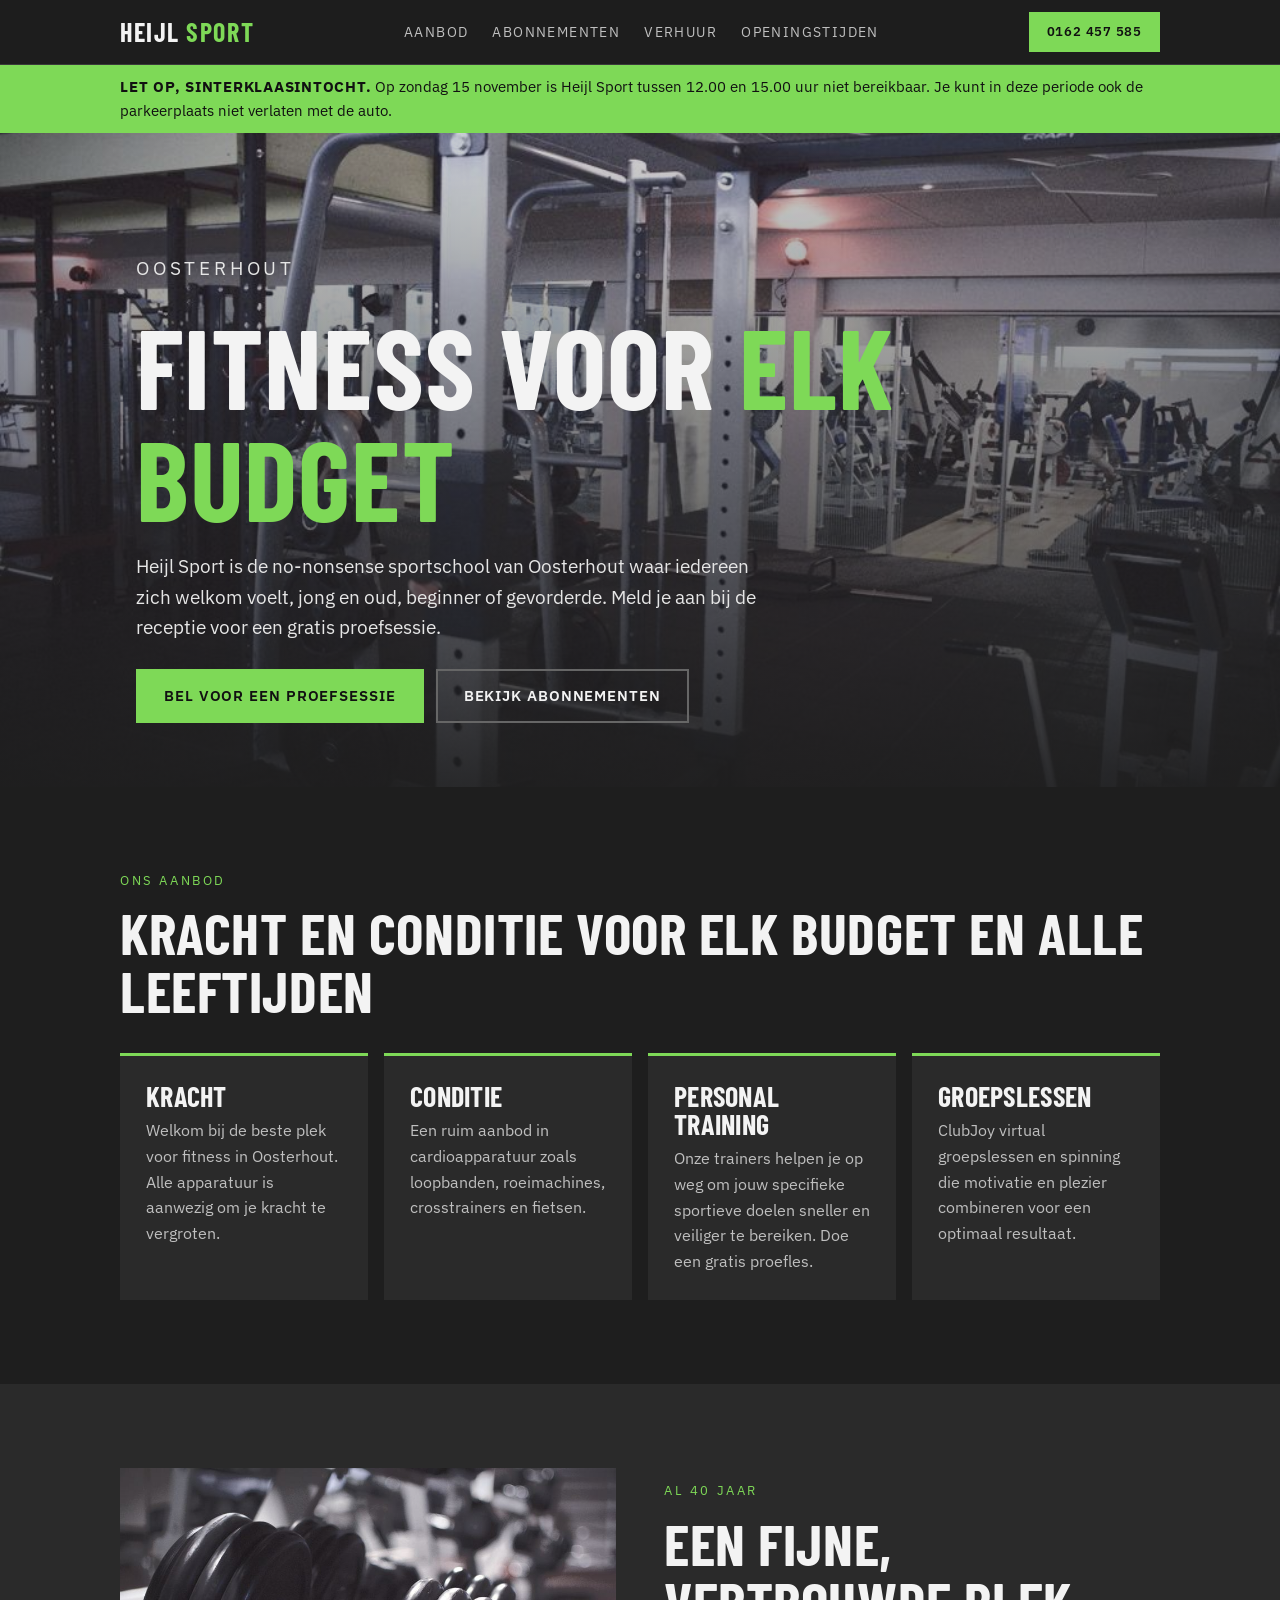
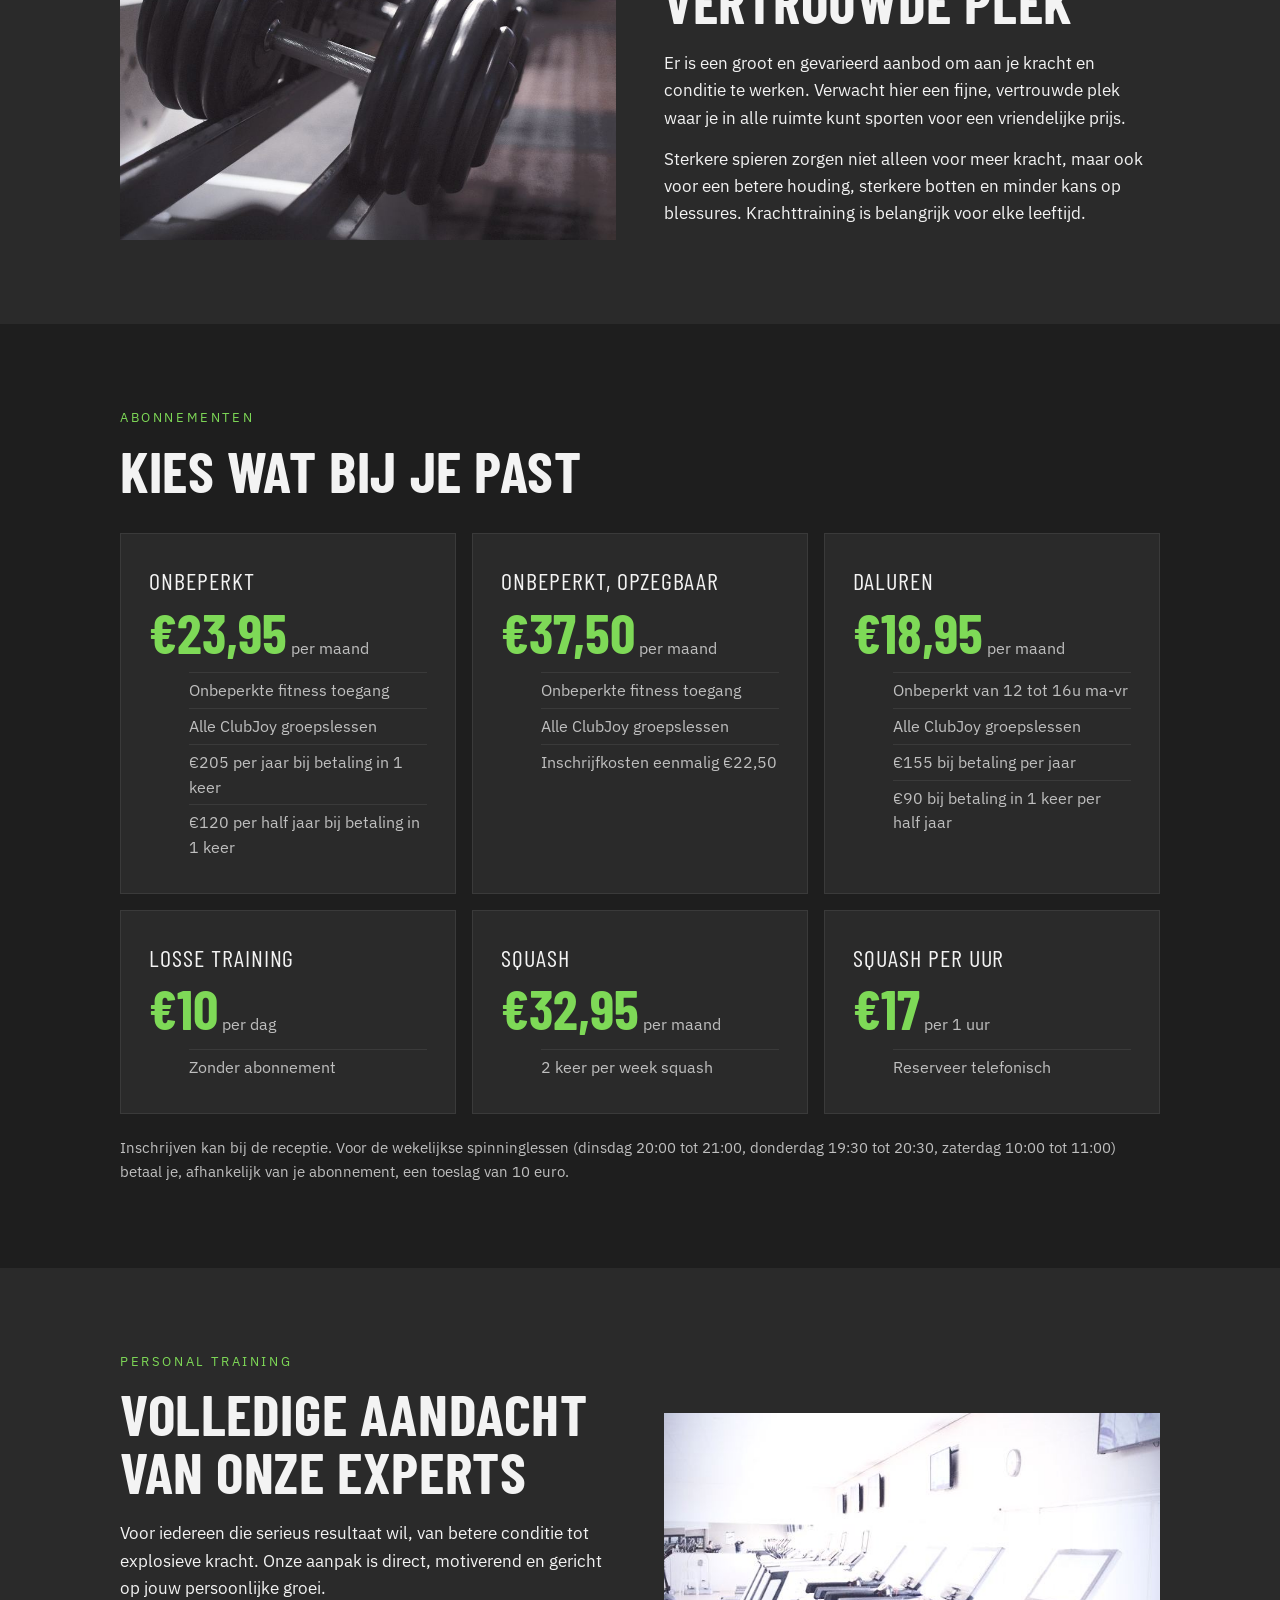
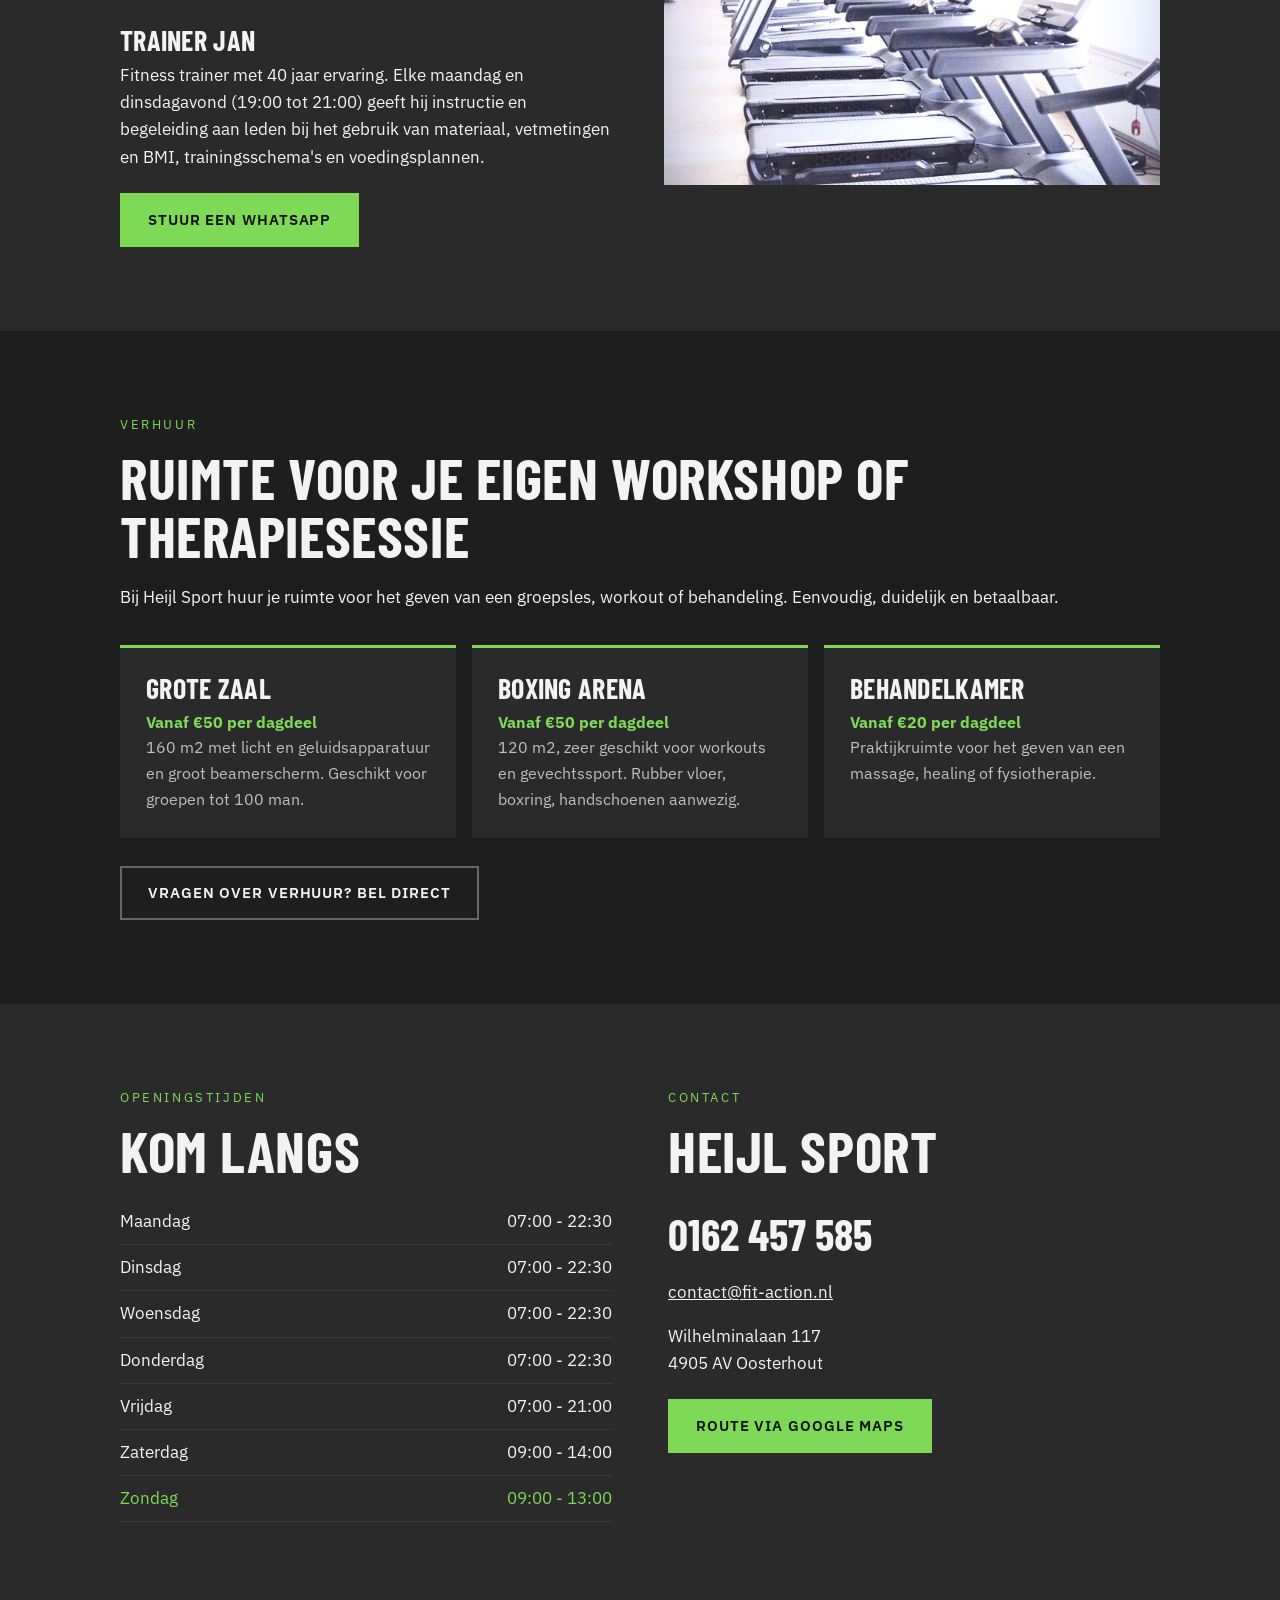
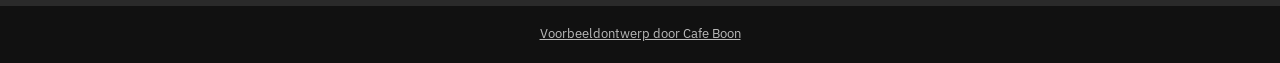
==== index.html @ a7d994ae "Voorbeeldwebsite Heijl Sport" ====
<!doctype html>
<html lang="nl">
<head>
<meta charset="utf-8">
<meta name="viewport" content="width=device-width,initial-scale=1">
<title>Heijl Sport Oosterhout | Fitness voor elk budget</title>
<meta name="description" content="Heijl Sport is de no-nonsense sportschool van Oosterhout. Al 40 jaar fitness voor elk budget en alle leeftijden. Bekijk abonnementen, openingstijden en meld je aan voor een gratis proefsessie.">
<meta name="robots" content="noindex">
<link rel="icon" type="image/svg+xml" href="images/favicon.svg">
<meta property="og:title" content="Heijl Sport Oosterhout">
<meta property="og:description" content="Al 40 jaar fitness voor elk budget.">
<meta property="og:image" content="https://heijlsport.cafeboon.com/images/gym.jpg">
<meta property="og:type" content="website">
<link rel="preconnect" href="https://fonts.googleapis.com"><link rel="preconnect" href="https://fonts.gstatic.com" crossorigin>
<link href="https://fonts.googleapis.com/css2?family=Barlow+Condensed:wght@700&family=IBM+Plex+Sans:wght@400;600&display=swap" rel="stylesheet">
<link rel="stylesheet" href="style.css">
</head>
<body>
<header><div class="wrap">
<a class="logo" href="#">HEIJL <b>SPORT</b></a>
<nav><a href="#aanbod">Aanbod</a><a href="#abonnementen">Abonnementen</a><a href="#verhuur">Verhuur</a><a href="#contact">Openingstijden</a></nav>
<a class="btn" href="tel:0162457585" style="padding:8px 16px;font-size:13px">0162 457 585</a>
</div></header>

<div class="alert"><div class="wrap"><b>Let op, Sinterklaasintocht.</b> Op zondag 15 november is Heijl Sport tussen 12.00 en 15.00 uur niet bereikbaar. Je kunt in deze periode ook de parkeerplaats niet verlaten met de auto.</div></div>

<div class="hero"><div class="wrap">
<p class="k">Oosterhout</p>
<h1>Fitness voor <em>elk budget</em></h1>
<p>Heijl Sport is de no-nonsense sportschool van Oosterhout waar iedereen zich welkom voelt, jong en oud, beginner of gevorderde. Meld je aan bij de receptie voor een gratis proefsessie.</p>
<div class="cta"><a class="btn" href="tel:0162457585">Bel voor een proefsessie</a><a class="btn o" href="#abonnementen">Bekijk abonnementen</a></div>
</div></div>

<section id="aanbod"><div class="wrap">
<p class="k">Ons aanbod</p>
<h2>Kracht en conditie voor elk budget en alle leeftijden</h2>
<div class="cards">
<div class="card"><h3>Kracht</h3><p>Welkom bij de beste plek voor fitness in Oosterhout. Alle apparatuur is aanwezig om je kracht te vergroten.</p></div>
<div class="card"><h3>Conditie</h3><p>Een ruim aanbod in cardioapparatuur zoals loopbanden, roeimachines, crosstrainers en fietsen.</p></div>
<div class="card"><h3>Personal training</h3><p>Onze trainers helpen je op weg om jouw specifieke sportieve doelen sneller en veiliger te bereiken. Doe een gratis proefles.</p></div>
<div class="card"><h3>Groepslessen</h3><p>ClubJoy virtual groepslessen en spinning die motivatie en plezier combineren voor een optimaal resultaat.</p></div>
</div></div></section>

<section class="alt"><div class="wrap split">
<img src="images/kracht.jpg" alt="Dumbbells bij Heijl Sport" loading="lazy">
<div>
<p class="k">Al 40 jaar</p>
<h2>Een fijne, vertrouwde plek</h2>
<p>Er is een groot en gevarieerd aanbod om aan je kracht en conditie te werken. Verwacht hier een fijne, vertrouwde plek waar je in alle ruimte kunt sporten voor een vriendelijke prijs.</p>
<p style="margin-top:14px">Sterkere spieren zorgen niet alleen voor meer kracht, maar ook voor een betere houding, sterkere botten en minder kans op blessures. Krachttraining is belangrijk voor elke leeftijd.</p>
</div></div></section>

<section id="abonnementen"><div class="wrap">
<p class="k">Abonnementen</p>
<h2>Kies wat bij je past</h2>
<div class="plans">
<div class="plan"><span class="n">Onbeperkt</span><span class="pr">€23,95<small> per maand</small></span><ul><li>Onbeperkte fitness toegang</li><li>Alle ClubJoy groepslessen</li><li>€205 per jaar bij betaling in 1 keer</li><li>€120 per half jaar bij betaling in 1 keer</li></ul></div>
<div class="plan"><span class="n">Onbeperkt, opzegbaar</span><span class="pr">€37,50<small> per maand</small></span><ul><li>Onbeperkte fitness toegang</li><li>Alle ClubJoy groepslessen</li><li>Inschrijfkosten eenmalig €22,50</li></ul></div>
<div class="plan"><span class="n">Daluren</span><span class="pr">€18,95<small> per maand</small></span><ul><li>Onbeperkt van 12 tot 16u ma-vr</li><li>Alle ClubJoy groepslessen</li><li>€155 bij betaling per jaar</li><li>€90 bij betaling in 1 keer per half jaar</li></ul></div>
<div class="plan"><span class="n">Losse training</span><span class="pr">€10<small> per dag</small></span><ul><li>Zonder abonnement</li></ul></div>
<div class="plan"><span class="n">Squash</span><span class="pr">€32,95<small> per maand</small></span><ul><li>2 keer per week squash</li></ul></div>
<div class="plan"><span class="n">Squash per uur</span><span class="pr">€17<small> per 1 uur</small></span><ul><li>Reserveer telefonisch</li></ul></div>
</div>
<p class="fine">Inschrijven kan bij de receptie. Voor de wekelijkse spinninglessen (dinsdag 20:00 tot 21:00, donderdag 19:30 tot 20:30, zaterdag 10:00 tot 11:00) betaal je, afhankelijk van je abonnement, een toeslag van 10 euro.</p>
</div></section>

<section class="alt"><div class="wrap split">
<div>
<p class="k">Personal training</p>
<h2>Volledige aandacht van onze experts</h2>
<p>Voor iedereen die serieus resultaat wil, van betere conditie tot explosieve kracht. Onze aanpak is direct, motiverend en gericht op jouw persoonlijke groei.</p>
<h3 style="margin-top:24px">Trainer Jan</h3>
<p>Fitness trainer met 40 jaar ervaring. Elke maandag en dinsdagavond (19:00 tot 21:00) geeft hij instructie en begeleiding aan leden bij het gebruik van materiaal, vetmetingen en BMI, trainingsschema's en voedingsplannen.</p>
<div class="cta" style="margin-top:22px"><a class="btn" href="https://api.whatsapp.com/send?phone=31650869866" target="_blank" rel="noopener">Stuur een WhatsApp</a></div>
</div>
<img src="images/cardio.jpg" alt="Cardioapparatuur bij Heijl Sport" loading="lazy">
</div></section>

<section id="verhuur"><div class="wrap">
<p class="k">Verhuur</p>
<h2>Ruimte voor je eigen workshop of therapiesessie</h2>
<p>Bij Heijl Sport huur je ruimte voor het geven van een groepsles, workout of behandeling. Eenvoudig, duidelijk en betaalbaar.</p>
<div class="cards" style="grid-template-columns:repeat(3,1fr)">
<div class="card"><h3>Grote zaal</h3><p><b style="color:var(--g)">Vanaf €50 per dagdeel</b><br>160 m2 met licht en geluidsapparatuur en groot beamerscherm. Geschikt voor groepen tot 100 man.</p></div>
<div class="card"><h3>Boxing arena</h3><p><b style="color:var(--g)">Vanaf €50 per dagdeel</b><br>120 m2, zeer geschikt voor workouts en gevechtssport. Rubber vloer, boxring, handschoenen aanwezig.</p></div>
<div class="card"><h3>Behandelkamer</h3><p><b style="color:var(--g)">Vanaf €20 per dagdeel</b><br>Praktijkruimte voor het geven van een massage, healing of fysiotherapie.</p></div>
</div>
<div class="cta" style="margin-top:28px"><a class="btn o" href="tel:0162457585">Vragen over verhuur? Bel direct</a></div>
</div></section>

<section class="alt" id="contact"><div class="wrap cgrid">
<div>
<p class="k">Openingstijden</p>
<h2>Kom langs</h2>
<table class="hours" id="hours">
<tr data-d="1"><td>Maandag</td><td>07:00 - 22:30</td></tr>
<tr data-d="2"><td>Dinsdag</td><td>07:00 - 22:30</td></tr>
<tr data-d="3"><td>Woensdag</td><td>07:00 - 22:30</td></tr>
<tr data-d="4"><td>Donderdag</td><td>07:00 - 22:30</td></tr>
<tr data-d="5"><td>Vrijdag</td><td>07:00 - 21:00</td></tr>
<tr data-d="6"><td>Zaterdag</td><td>09:00 - 14:00</td></tr>
<tr data-d="0"><td>Zondag</td><td>09:00 - 13:00</td></tr>
</table>
</div>
<div>
<p class="k">Contact</p>
<h2>Heijl Sport</h2>
<a class="big" href="tel:0162457585">0162 457 585</a>
<p><a href="mailto:contact@fit-action.nl">contact@fit-action.nl</a></p>
<p style="margin:16px 0 22px">Wilhelminalaan 117<br>4905 AV Oosterhout</p>
<a class="btn" href="https://www.google.com/maps/dir/?api=1&destination=Wilhelminalaan+117+4905+AV+Oosterhout" target="_blank" rel="noopener">Route via Google Maps</a>
</div></div></section>

<footer><a href="https://cafeboon.com" target="_blank" rel="noopener">Voorbeeldontwerp door Cafe Boon</a></footer>
<div class="callbar"><a href="tel:0162457585">Bel ons</a><a href="https://www.google.com/maps/dir/?api=1&destination=Wilhelminalaan+117+4905+AV+Oosterhout">Route</a></div>
<script>var d=new Date().getDay(),r=document.querySelector('#hours tr[data-d="'+d+'"]');if(r)r.className='today';</script>
</body></html>
---- style.css ----
:root{--bg:#1e1e1e;--bg2:#2a2a2a;--bg3:#353535;--g:#7ed957;--t:#f3f3f3;--mut:#bfbfbf}
*{box-sizing:border-box;margin:0}
html{scroll-behavior:smooth}
body{font-family:"IBM Plex Sans",system-ui,sans-serif;background:var(--bg);color:var(--t);line-height:1.6;font-size:17px}
a{color:inherit}
.wrap{max-width:1080px;margin:0 auto;padding:0 20px}
h1,h2,h3{font-family:"Barlow Condensed","IBM Plex Sans",sans-serif;text-transform:uppercase;font-weight:700;line-height:1;letter-spacing:.01em}
header{position:sticky;top:0;z-index:10;background:rgba(30,30,30,.95);backdrop-filter:blur(8px);border-bottom:1px solid #3a3a3a}
header .wrap{display:flex;align-items:center;justify-content:space-between;height:64px}
.logo{font-family:"Barlow Condensed",sans-serif;font-weight:700;font-size:26px;letter-spacing:.06em;text-decoration:none}
.logo b{color:var(--g)}
nav{display:flex;gap:24px;font-size:14px;letter-spacing:.1em;text-transform:uppercase}
nav a{text-decoration:none;color:var(--mut)}nav a:hover{color:var(--g)}
.btn{display:inline-block;background:var(--g);color:#111;text-decoration:none;padding:13px 26px;font-weight:600;font-size:15px;letter-spacing:.06em;text-transform:uppercase;border:2px solid var(--g)}
.btn:hover{background:transparent;color:var(--g)}
.btn.o{background:transparent;color:var(--t);border-color:#666}.btn.o:hover{border-color:var(--g);color:var(--g)}
.hero{position:relative;min-height:620px;display:flex;align-items:flex-end;background:linear-gradient(180deg,rgba(30,30,30,.2),rgba(30,30,30,.92)),url(images/gym.jpg) center/cover}
.hero .wrap{padding-bottom:64px;padding-top:120px}
.hero h1{font-size:clamp(52px,9vw,112px);max-width:9em;margin-bottom:18px}
.hero h1 em{color:var(--g);font-style:normal}
.hero p{max-width:34em;font-size:19px;color:#e6e6e6;margin-bottom:26px}
.cta{display:flex;gap:12px;flex-wrap:wrap}
.alert{background:var(--g);color:#111;font-size:15px;padding:10px 0}
.alert b{text-transform:uppercase;letter-spacing:.05em}
section{padding:84px 0}
.k{color:var(--g);font-size:13px;letter-spacing:.2em;text-transform:uppercase;margin-bottom:12px}
h2{font-size:clamp(36px,5vw,58px);margin-bottom:20px}
h3{font-size:28px;margin-bottom:8px}
.cards{display:grid;grid-template-columns:repeat(4,1fr);gap:16px;margin-top:34px}
.card{background:var(--bg2);padding:26px;border-top:3px solid var(--g)}
.card p{color:var(--mut);font-size:16px}
.split{display:grid;grid-template-columns:1fr 1fr;gap:48px;align-items:center}
.split img{width:100%;display:block;aspect-ratio:4/3;object-fit:cover}
.alt{background:var(--bg2)}
.plans{display:grid;grid-template-columns:repeat(3,1fr);gap:16px;margin-top:34px}
.plan{background:var(--bg2);padding:28px;display:flex;flex-direction:column;border:1px solid #3a3a3a}
.alt .plan{background:var(--bg)}
.plan .n{font-family:"Barlow Condensed",sans-serif;text-transform:uppercase;font-size:24px;letter-spacing:.04em}
.plan .pr{font-family:"Barlow Condensed",sans-serif;font-size:56px;font-weight:700;color:var(--g);line-height:1.1}
.plan .pr small{font-size:16px;color:var(--mut);font-family:"IBM Plex Sans",sans-serif;font-weight:400}
.plan ul{list-style:none;color:var(--mut);font-size:15.5px;margin-top:10px}
.plan li{padding:5px 0;border-top:1px solid #3a3a3a}
.fine{color:var(--mut);font-size:15px;margin-top:22px}
.hours{width:100%;border-collapse:collapse;margin-top:8px}
.hours td{padding:9px 0;border-bottom:1px solid #3a3a3a}
.hours td:last-child{text-align:right;font-variant-numeric:tabular-nums}
.hours tr.today td{color:var(--g)}
.cgrid{display:grid;grid-template-columns:1fr 1fr;gap:56px}
.big{font-family:"Barlow Condensed",sans-serif;font-size:44px;font-weight:700;text-decoration:none;display:block;margin:4px 0 10px}
footer{background:#111;color:#8b8b8b;font-size:13px;text-align:center;padding:18px}
footer a{color:#bbb}
.callbar{display:none}
@media(max-width:860px){
 nav{display:none}.cards{grid-template-columns:1fr 1fr}.plans{grid-template-columns:1fr}.split,.cgrid{grid-template-columns:1fr;gap:28px}
 section{padding:56px 0}.hero{min-height:520px}
 .callbar{display:flex;position:fixed;bottom:0;left:0;right:0;z-index:20}
 .callbar a{flex:1;text-align:center;padding:14px;text-decoration:none;background:#111;color:#fff;font-size:15px;font-weight:600;letter-spacing:.05em;text-transform:uppercase}
 .callbar a+a{background:var(--g);color:#111}
 body{padding-bottom:50px}
}
@media(max-width:480px){.cards{grid-template-columns:1fr}}
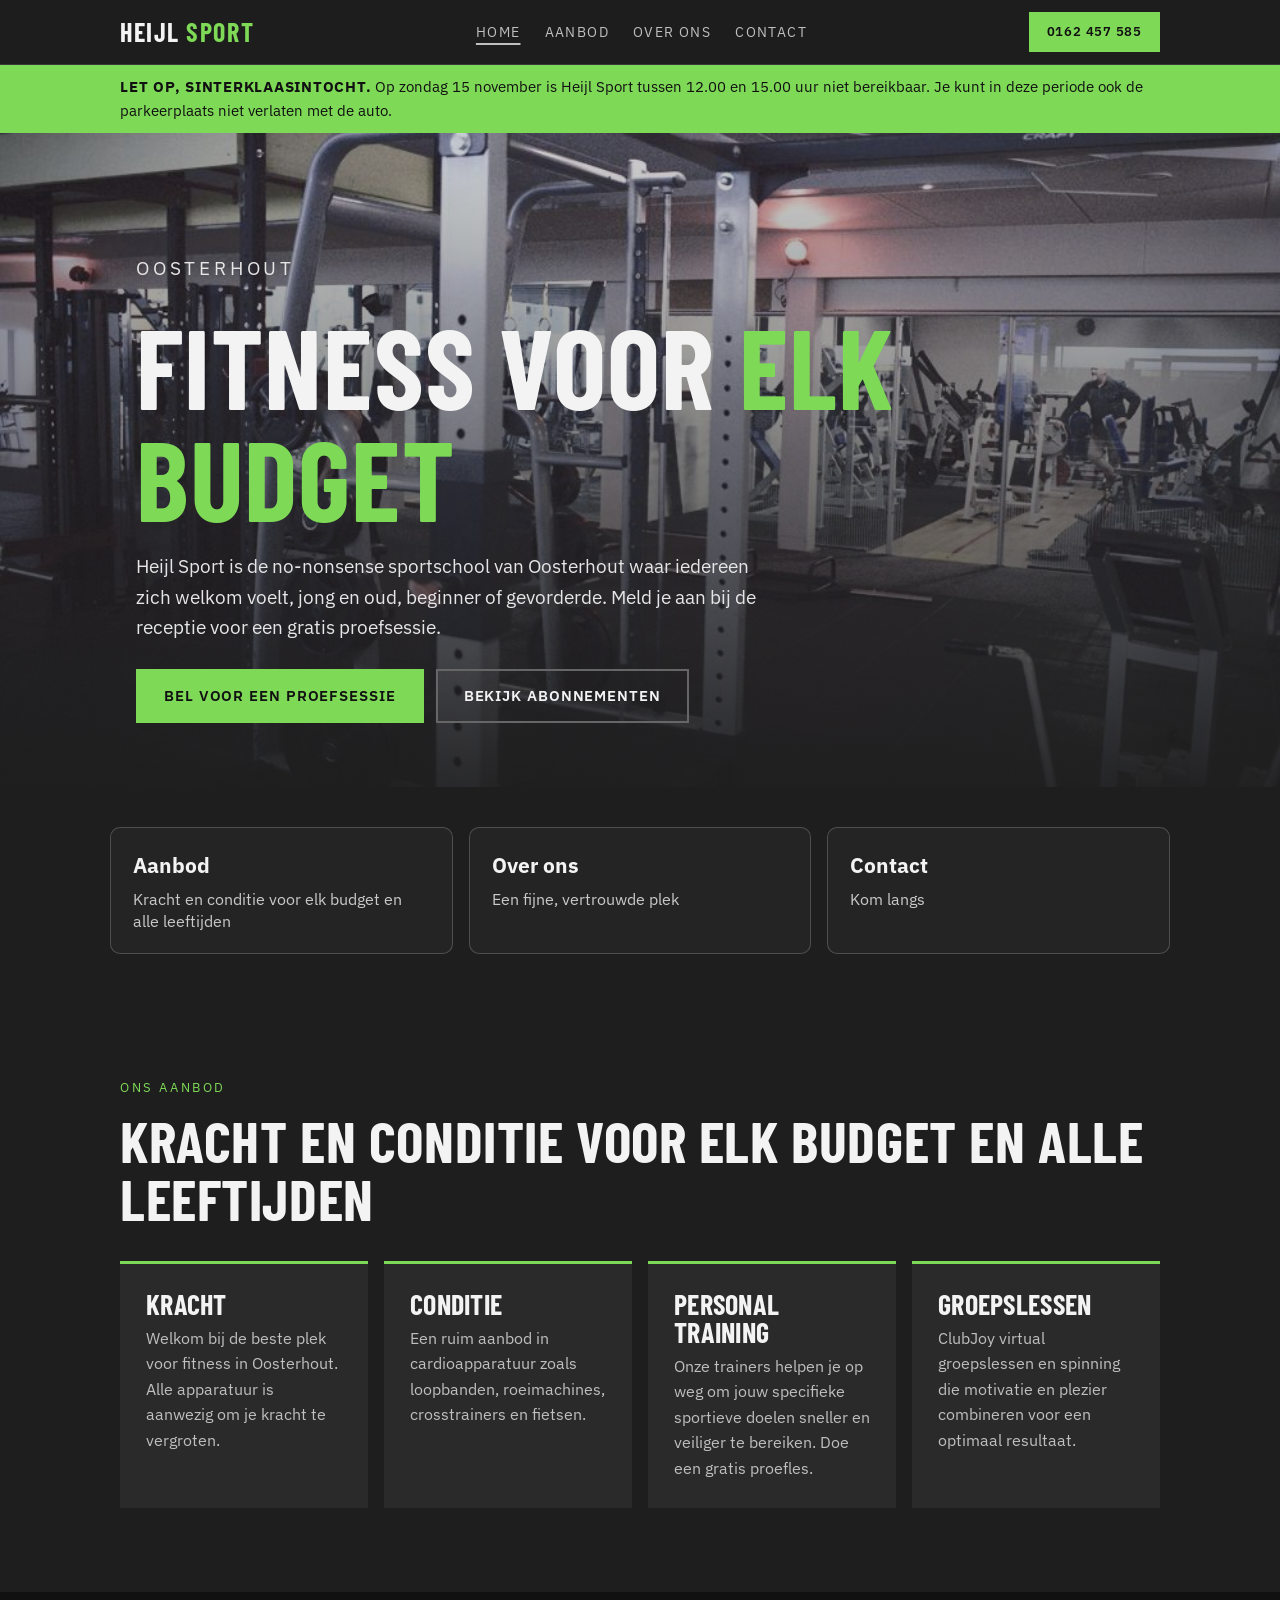
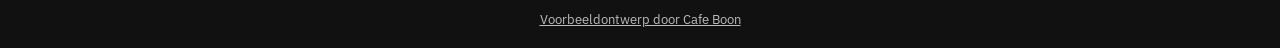
==== commit d2748625: "Website opgedeeld in meerdere pagina's" ====
--- a/index.html
+++ b/index.html
@@ -17,21 +17,20 @@
 </head>
 <body>
 <header><div class="wrap">
-<a class="logo" href="#">HEIJL <b>SPORT</b></a>
-<nav><a href="#aanbod">Aanbod</a><a href="#abonnementen">Abonnementen</a><a href="#verhuur">Verhuur</a><a href="#contact">Openingstijden</a></nav>
+<a class="logo" href="index.html">HEIJL <b>SPORT</b></a>
+<nav><a aria-current="page" href="index.html">Home</a><a href="aanbod.html">Aanbod</a><a href="over.html">Over ons</a><a href="contact.html">Contact</a></nav>
 <a class="btn" href="tel:0162457585" style="padding:8px 16px;font-size:13px">0162 457 585</a>
 </div></header>
-
+<div aria-label="Pagina's" class="sn-bar" role="navigation"><a aria-current="page" class="sn-link" href="index.html">Home</a><a class="sn-link" href="aanbod.html">Aanbod</a><a class="sn-link" href="over.html">Over ons</a><a class="sn-link" href="contact.html">Contact</a></div>
 <div class="alert"><div class="wrap"><b>Let op, Sinterklaasintocht.</b> Op zondag 15 november is Heijl Sport tussen 12.00 en 15.00 uur niet bereikbaar. Je kunt in deze periode ook de parkeerplaats niet verlaten met de auto.</div></div>
-
 <div class="hero"><div class="wrap">
 <p class="k">Oosterhout</p>
 <h1>Fitness voor <em>elk budget</em></h1>
 <p>Heijl Sport is de no-nonsense sportschool van Oosterhout waar iedereen zich welkom voelt, jong en oud, beginner of gevorderde. Meld je aan bij de receptie voor een gratis proefsessie.</p>
-<div class="cta"><a class="btn" href="tel:0162457585">Bel voor een proefsessie</a><a class="btn o" href="#abonnementen">Bekijk abonnementen</a></div>
+<div class="cta"><a class="btn" href="tel:0162457585">Bel voor een proefsessie</a><a class="btn o" href="aanbod.html#abonnementen">Bekijk abonnementen</a></div>
 </div></div>
-
-<section id="aanbod"><div class="wrap">
+<div class="sn-cards"><a class="sn-card" href="aanbod.html"><strong>Aanbod</strong><span>Kracht en conditie voor elk budget en alle leeftijden</span></a><a class="sn-card" href="over.html"><strong>Over ons</strong><span>Een fijne, vertrouwde plek</span></a><a class="sn-card" href="contact.html"><strong>Contact</strong><span>Kom langs</span></a></div>
+<section><div class="wrap">
 <p class="k">Ons aanbod</p>
 <h2>Kracht en conditie voor elk budget en alle leeftijden</h2>
 <div class="cards">
@@ -40,78 +39,7 @@
 <div class="card"><h3>Personal training</h3><p>Onze trainers helpen je op weg om jouw specifieke sportieve doelen sneller en veiliger te bereiken. Doe een gratis proefles.</p></div>
 <div class="card"><h3>Groepslessen</h3><p>ClubJoy virtual groepslessen en spinning die motivatie en plezier combineren voor een optimaal resultaat.</p></div>
 </div></div></section>
-
-<section class="alt"><div class="wrap split">
-<img src="images/kracht.jpg" alt="Dumbbells bij Heijl Sport" loading="lazy">
-<div>
-<p class="k">Al 40 jaar</p>
-<h2>Een fijne, vertrouwde plek</h2>
-<p>Er is een groot en gevarieerd aanbod om aan je kracht en conditie te werken. Verwacht hier een fijne, vertrouwde plek waar je in alle ruimte kunt sporten voor een vriendelijke prijs.</p>
-<p style="margin-top:14px">Sterkere spieren zorgen niet alleen voor meer kracht, maar ook voor een betere houding, sterkere botten en minder kans op blessures. Krachttraining is belangrijk voor elke leeftijd.</p>
-</div></div></section>
-
-<section id="abonnementen"><div class="wrap">
-<p class="k">Abonnementen</p>
-<h2>Kies wat bij je past</h2>
-<div class="plans">
-<div class="plan"><span class="n">Onbeperkt</span><span class="pr">€23,95<small> per maand</small></span><ul><li>Onbeperkte fitness toegang</li><li>Alle ClubJoy groepslessen</li><li>€205 per jaar bij betaling in 1 keer</li><li>€120 per half jaar bij betaling in 1 keer</li></ul></div>
-<div class="plan"><span class="n">Onbeperkt, opzegbaar</span><span class="pr">€37,50<small> per maand</small></span><ul><li>Onbeperkte fitness toegang</li><li>Alle ClubJoy groepslessen</li><li>Inschrijfkosten eenmalig €22,50</li></ul></div>
-<div class="plan"><span class="n">Daluren</span><span class="pr">€18,95<small> per maand</small></span><ul><li>Onbeperkt van 12 tot 16u ma-vr</li><li>Alle ClubJoy groepslessen</li><li>€155 bij betaling per jaar</li><li>€90 bij betaling in 1 keer per half jaar</li></ul></div>
-<div class="plan"><span class="n">Losse training</span><span class="pr">€10<small> per dag</small></span><ul><li>Zonder abonnement</li></ul></div>
-<div class="plan"><span class="n">Squash</span><span class="pr">€32,95<small> per maand</small></span><ul><li>2 keer per week squash</li></ul></div>
-<div class="plan"><span class="n">Squash per uur</span><span class="pr">€17<small> per 1 uur</small></span><ul><li>Reserveer telefonisch</li></ul></div>
-</div>
-<p class="fine">Inschrijven kan bij de receptie. Voor de wekelijkse spinninglessen (dinsdag 20:00 tot 21:00, donderdag 19:30 tot 20:30, zaterdag 10:00 tot 11:00) betaal je, afhankelijk van je abonnement, een toeslag van 10 euro.</p>
-</div></section>
-
-<section class="alt"><div class="wrap split">
-<div>
-<p class="k">Personal training</p>
-<h2>Volledige aandacht van onze experts</h2>
-<p>Voor iedereen die serieus resultaat wil, van betere conditie tot explosieve kracht. Onze aanpak is direct, motiverend en gericht op jouw persoonlijke groei.</p>
-<h3 style="margin-top:24px">Trainer Jan</h3>
-<p>Fitness trainer met 40 jaar ervaring. Elke maandag en dinsdagavond (19:00 tot 21:00) geeft hij instructie en begeleiding aan leden bij het gebruik van materiaal, vetmetingen en BMI, trainingsschema's en voedingsplannen.</p>
-<div class="cta" style="margin-top:22px"><a class="btn" href="https://api.whatsapp.com/send?phone=31650869866" target="_blank" rel="noopener">Stuur een WhatsApp</a></div>
-</div>
-<img src="images/cardio.jpg" alt="Cardioapparatuur bij Heijl Sport" loading="lazy">
-</div></section>
-
-<section id="verhuur"><div class="wrap">
-<p class="k">Verhuur</p>
-<h2>Ruimte voor je eigen workshop of therapiesessie</h2>
-<p>Bij Heijl Sport huur je ruimte voor het geven van een groepsles, workout of behandeling. Eenvoudig, duidelijk en betaalbaar.</p>
-<div class="cards" style="grid-template-columns:repeat(3,1fr)">
-<div class="card"><h3>Grote zaal</h3><p><b style="color:var(--g)">Vanaf €50 per dagdeel</b><br>160 m2 met licht en geluidsapparatuur en groot beamerscherm. Geschikt voor groepen tot 100 man.</p></div>
-<div class="card"><h3>Boxing arena</h3><p><b style="color:var(--g)">Vanaf €50 per dagdeel</b><br>120 m2, zeer geschikt voor workouts en gevechtssport. Rubber vloer, boxring, handschoenen aanwezig.</p></div>
-<div class="card"><h3>Behandelkamer</h3><p><b style="color:var(--g)">Vanaf €20 per dagdeel</b><br>Praktijkruimte voor het geven van een massage, healing of fysiotherapie.</p></div>
-</div>
-<div class="cta" style="margin-top:28px"><a class="btn o" href="tel:0162457585">Vragen over verhuur? Bel direct</a></div>
-</div></section>
-
-<section class="alt" id="contact"><div class="wrap cgrid">
-<div>
-<p class="k">Openingstijden</p>
-<h2>Kom langs</h2>
-<table class="hours" id="hours">
-<tr data-d="1"><td>Maandag</td><td>07:00 - 22:30</td></tr>
-<tr data-d="2"><td>Dinsdag</td><td>07:00 - 22:30</td></tr>
-<tr data-d="3"><td>Woensdag</td><td>07:00 - 22:30</td></tr>
-<tr data-d="4"><td>Donderdag</td><td>07:00 - 22:30</td></tr>
-<tr data-d="5"><td>Vrijdag</td><td>07:00 - 21:00</td></tr>
-<tr data-d="6"><td>Zaterdag</td><td>09:00 - 14:00</td></tr>
-<tr data-d="0"><td>Zondag</td><td>09:00 - 13:00</td></tr>
-</table>
-</div>
-<div>
-<p class="k">Contact</p>
-<h2>Heijl Sport</h2>
-<a class="big" href="tel:0162457585">0162 457 585</a>
-<p><a href="mailto:contact@fit-action.nl">contact@fit-action.nl</a></p>
-<p style="margin:16px 0 22px">Wilhelminalaan 117<br>4905 AV Oosterhout</p>
-<a class="btn" href="https://www.google.com/maps/dir/?api=1&destination=Wilhelminalaan+117+4905+AV+Oosterhout" target="_blank" rel="noopener">Route via Google Maps</a>
-</div></div></section>
-
-<footer><a href="https://cafeboon.com" target="_blank" rel="noopener">Voorbeeldontwerp door Cafe Boon</a></footer>
-<div class="callbar"><a href="tel:0162457585">Bel ons</a><a href="https://www.google.com/maps/dir/?api=1&destination=Wilhelminalaan+117+4905+AV+Oosterhout">Route</a></div>
-<script>var d=new Date().getDay(),r=document.querySelector('#hours tr[data-d="'+d+'"]');if(r)r.className='today';</script>
+<footer><a href="https://cafeboon.com" rel="noopener" target="_blank">Voorbeeldontwerp door Cafe Boon</a></footer>
+<div class="callbar"><a href="tel:0162457585">Bel ons</a><a href="https://www.google.com/maps/dir/?api=1&amp;destination=Wilhelminalaan+117+4905+AV+Oosterhout">Route</a></div>
+<script>try{var d=new Date().getDay(),r=document.querySelector('#hours tr[data-d="'+d+'"]');if(r)r.className='today';}catch(e){}</script>
 </body></html>
--- a/style.css
+++ b/style.css
@@ -59,3 +59,18 @@
  body{padding-bottom:50px}
 }
 @media(max-width:480px){.cards{grid-template-columns:1fr}}
+/* sitenav:start */
+.sn-bar{display:none;gap:6px;overflow-x:auto;white-space:nowrap;-webkit-overflow-scrolling:touch;padding:8px 12px;background:inherit;color:inherit;font:inherit;line-height:1.2;border-bottom:1px solid rgba(128,128,128,.35);box-sizing:border-box;max-width:100%}
+.sn-bar a.sn-link{flex:0 0 auto;padding:9px 15px;border-radius:999px;color:inherit;text-decoration:none;font-size:15px;font-weight:600;letter-spacing:0;text-transform:none;margin:0}
+.sn-bar a.sn-link[aria-current="page"]{background:rgba(128,128,128,.2);box-shadow:inset 0 -2px 0 currentColor}
+@media(max-width:860px){.sn-bar{display:flex}}
+nav a[aria-current="page"]:not(.cta):not(.btn):not(.call){text-decoration:underline;text-underline-offset:6px;text-decoration-thickness:2px}
+.sn-head{max-width:1100px;margin:0 auto;padding:40px 20px 0;box-sizing:border-box}
+.sn-head h1{margin:0;color:inherit;font-size:clamp(30px,5vw,46px);line-height:1.1}
+.sn-cards{max-width:1100px;margin:0 auto;padding:40px 20px;display:grid;grid-template-columns:repeat(auto-fit,minmax(230px,1fr));gap:16px;box-sizing:border-box}
+.sn-card{display:block;padding:20px 22px;border:1px solid rgba(128,128,128,.45);border-radius:10px;background:rgba(128,128,128,.07);color:inherit;text-decoration:none;min-width:0}
+.sn-card strong{display:block;font-size:1.25em;margin:0 0 6px;color:inherit}
+.sn-card span{display:block;opacity:.8;font-size:.95em;line-height:1.4}
+.sn-card:hover,.sn-card:focus-visible{border-color:currentColor}
+@media(max-width:480px){.cards{grid-template-columns:minmax(0,1fr)}.card{min-width:0;overflow-wrap:anywhere}}
+/* sitenav:end */
